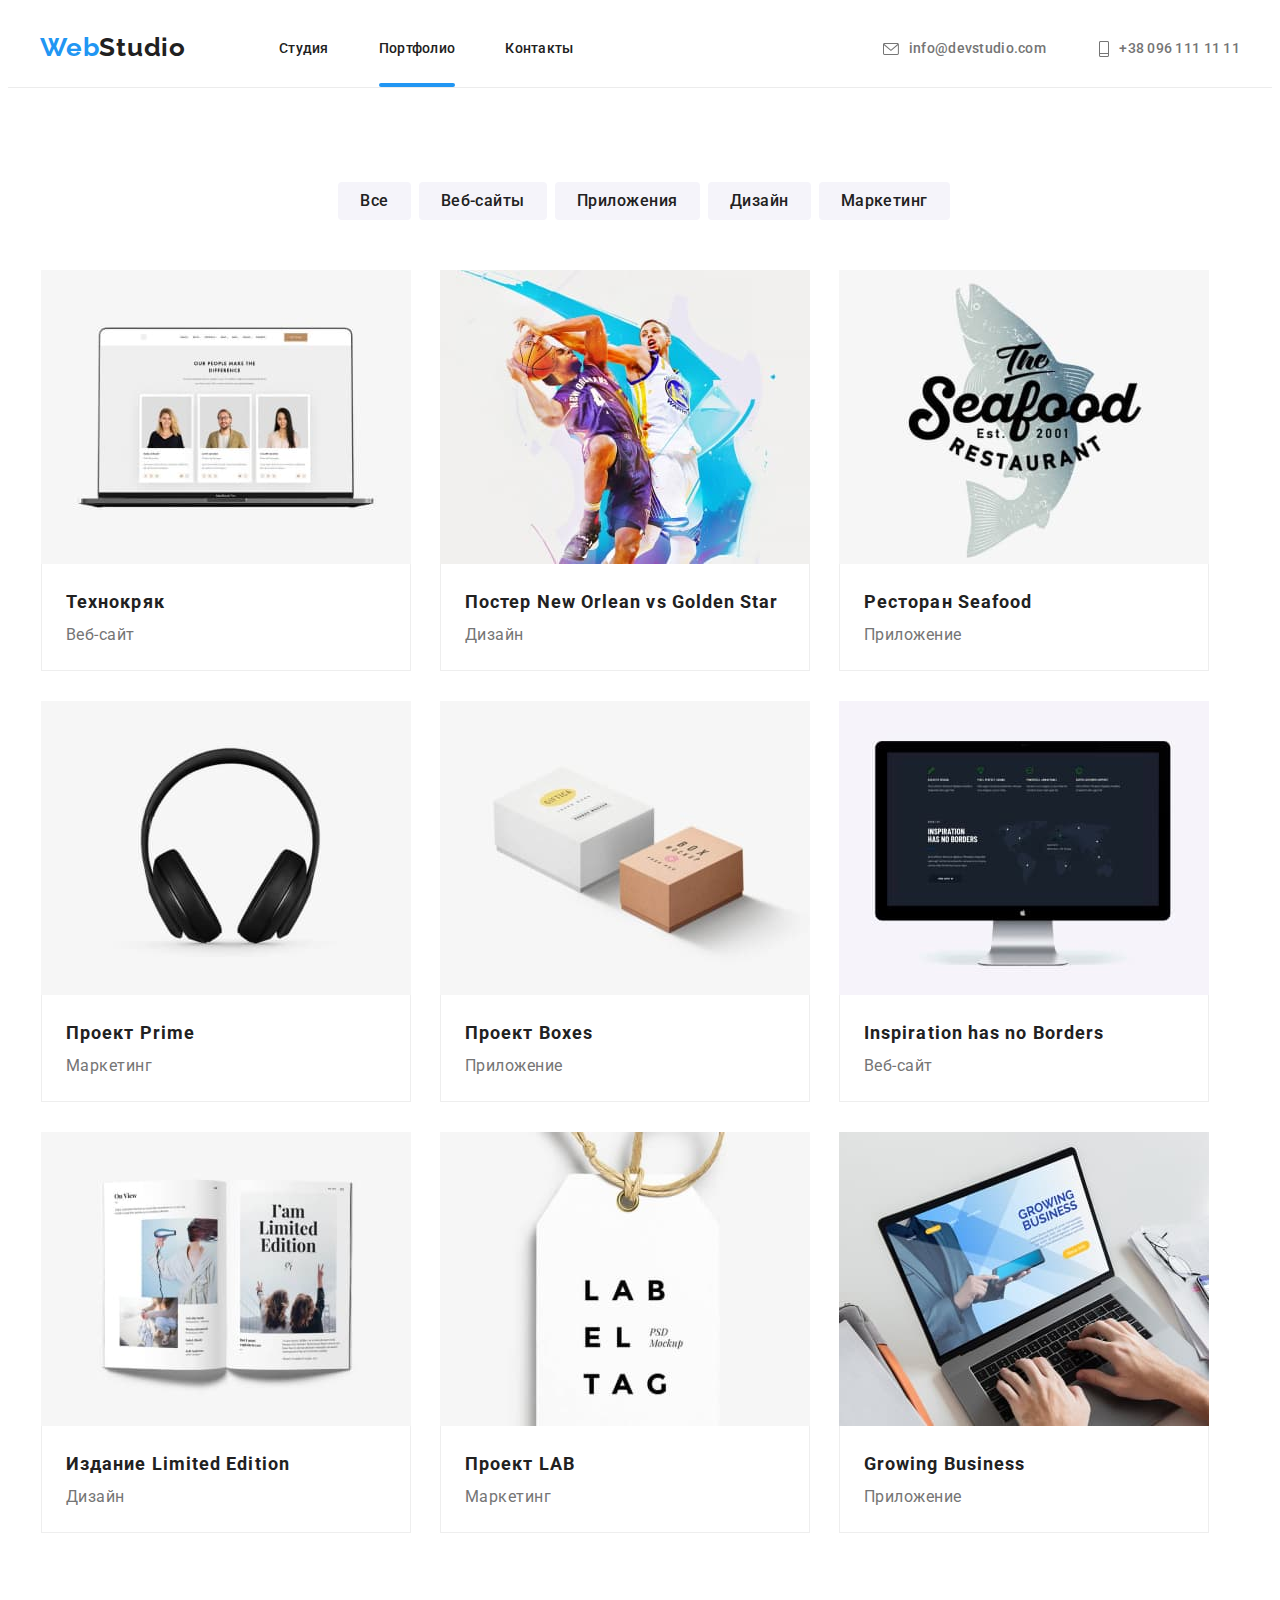
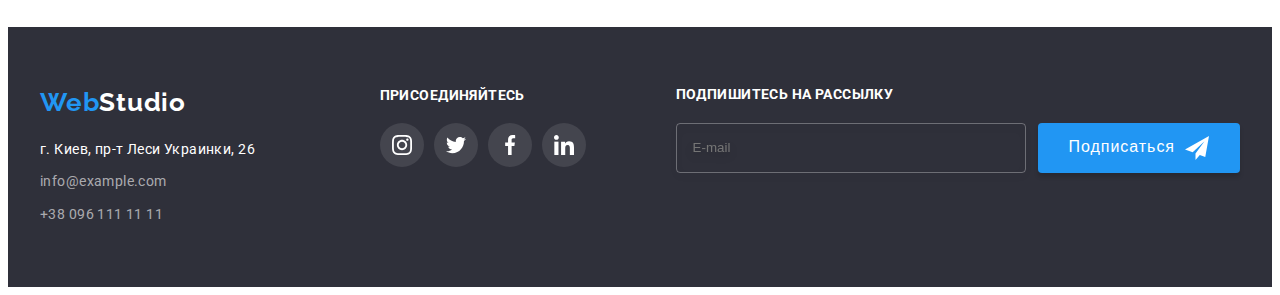
==== portfolio.html @ 6258953c "Add files via upload" ====
<!DOCTYPE html>
<html lang="ru">
<head>
    <meta charset="UTF-8">
    <meta http-equiv="X-UA-Compatible" content="IE=edge">
    <meta name="viewport" content="width=device-width, initial-scale=1.0">
    <link rel="preconnect" href="https://fonts.googleapis.com">
    <link rel="preconnect" href="https://fonts.gstatic.com" crossorigin>
    <link href="https://fonts.googleapis.com/css2?family=Raleway:wght@700&family=Roboto:wght@400;500;700;900&display=swap"
        rel="stylesheet">
    <title>Portfolio</title>
    <link rel="stylesheet" href="https://cdnjs.cloudflare.com/ajax/libs/modern-normalize/1.1.0/modern-normalize.min.css"
        integrity="sha512-wpPYUAdjBVSE4KJnH1VR1HeZfpl1ub8YT/NKx4PuQ5NmX2tKuGu6U/JRp5y+Y8XG2tV+wKQpNHVUX03MfMFn9Q=="
        crossorigin="anonymous" referrerpolicy="no-referrer" />
    <link rel="stylesheet" href="./css/styles.css" />
</head>

<body>
    <!-- HEADER -->
<header class="header">
    <div class="container header-container">
        <nav class="header-nav">
            <a href="index.html" class="logo link">
                <p lang="en"><span class="logoweb">Web</span><span class="logostudio">Studio</span></p>
            </a>
            <ul class="header-list list">
                <li class="header-list-item"><a class="header-list-link link" href="index.html"> Студия </a></li>
                <li class="header-list-item"><a class="header-list-link link active" href="portfolio.html"> Портфолио</a></li>
                <li class="header-list-item"><a class="header-list-link link" href=""> Контакты</a> </li>
            </ul>
        </nav>
        <div class="header-connect">
            <a class="header-mail link" href="mailto:info@devstudio.com"><svg class="mail-icon" width="16" height="12">
                    <use href="./images/icon/symbol-defs.svg#icon-mail"></use>
                </svg>info@devstudio.com </a>
            <a class="header-phone link" href="tel:+380961111111"><svg class="phone-icon" width="10" height="16">
                    <use href="./images/icon/symbol-defs.svg#icon-phone"></use>
                </svg>+38 096 111 11 11</a>
        </div>
    </div>
</header>

<main>
    <!-- PROJECT -->
    <section class="project">
        <div class="container">
    <ul class="project-menu-list list">
        <li class="project-menu-item"><button  class="button btn-project" type="button">Все</button></li>
        <li class="project-menu-item"><button  class="button btn-project" type="button">Веб-сайты</button></li>
        <li class="project-menu-item"><button  class="button btn-project" type="button">Приложения</button></li>
        <li class="project-menu-item"><button  class="button btn-project" type="button">Дизайн</button></li>
        <li class="project-menu-item"><button  class="button btn-project" type="button">Маркетинг</button></li>
    </ul>
    <ul class="project-list list">
        <li class="project-list-item list"> <a class="project-link link" href="">
            <div class="project-cover-wrap">
            <img src="images/project/project1.jpg" alt="Веб-сайтТехнокряк" width="370" height="294" >
            <p class="project-cover-text">Ресурс предлагает комплексные предложения с разным уровнем функционала и сервисов. Все это позволит посетителю получить
            исчерпывающие сведения о компании или частном лице.</p></div>
            <div class="pr-border"><h3 class="project-name">Технокряк</h3>
            <p class="project-type">Веб-сайт</p></div></a></li>
        <li class="project-list-item"><a class="project-link link" href="">
            <div class="project-cover-wrap">
            <img src="images/project/project2.jpg" alt="Постер New Orlean vs Golden Star" width="370" height="294" > <p class="project-cover-text">Ресурс предлагает комплексные предложения с разным уровнем функционала и сервисов. Все это позволит посетителю получить
            исчерпывающие сведения о компании или частном лице.</p></div>
            <div class="pr-border"><h3 class="project-name">Постер New Orlean vs Golden Star</h3>
            <p class="project-type">Дизайн</p></div></a></li>
        <li class="project-list-item"><a class="project-link link" href="">
            <div class="project-cover-wrap">
            <img src="images/project/project3.jpg" alt="ПриложениеSeafood" width="370" height="294" > <p class="project-cover-text">Ресурс предлагает комплексные предложения с разным уровнем функционала и сервисов. Все это позволит посетителю получить
            исчерпывающие сведения о компании или частном лице.</p></div>
            <div class="pr-border"><h3 class="project-name">Ресторан Seafood</h3>
            <p class="project-type">Приложение</p></div></a></li>
        <li class="project-list-item"><a class="project-link link" href="">
            <div class="project-cover-wrap">
            <img src="images/project/project4.jpg" alt="Проект Prime" width="370" height="294" > <p class="project-cover-text">Ресурс предлагает комплексные предложения с разным уровнем функционала и сервисов. Все это позволит посетителю получить
            исчерпывающие сведения о компании или частном лице.</p></div>
            <div class="pr-border"><h3 class="project-name">Проект Prime</h3>
            <p class="project-type">Маркетинг</p></div></a></li>
        <li class="project-list-item"><a class="project-link link" href="">
            <div class="project-cover-wrap">
            <img src="images/project/project5.jpg" alt="ПриложениеBoxes" width="370" height="294" > <p class="project-cover-text">Ресурс предлагает комплексные предложения с разным уровнем функционала и сервисов. Все это позволит посетителю получить
            исчерпывающие сведения о компании или частном лице.</p></div>
            <div class="pr-border"><h3 class="project-name">Проект Boxes</h3>
            <p class="project-type">Приложение</p></div></a></li>
        <li class="project-list-item"><a class="project-link link" href="">
            <div class="project-cover-wrap">
            <img src="images/project/project6.jpg" alt="Веб-сайт" width="370" height="294" > <p class="project-cover-text">Ресурс предлагает комплексные предложения с разным уровнем функционала и сервисов. Все это позволит посетителю получить
            исчерпывающие сведения о компании или частном лице.</p></div>
            <div class="pr-border"><h3 class="project-name">Inspiration has no Borders</h3>
            <p class="project-type">Веб-сайт</p></div></a></li>
        <li class="project-list-item"><a class="project-link link" href="">
            <div class="project-cover-wrap">
            <img src="images/project/project7.jpg" alt="Издание Limited Edition" width="370" height="294" > <p class="project-cover-text">Ресурс предлагает комплексные предложения с разным уровнем функционала и сервисов. Все это позволит посетителю получить
            исчерпывающие сведения о компании или частном лице.</p></div>
            <div class="pr-border"><h3 class="project-name">Издание Limited Edition</h3>
            <p class="project-type">Дизайн</p></div></a></li>
        <li class="project-list-item"><a class="project-link link" href="">
            <div class="project-cover-wrap">
            <img src="images/project/project8.jpg" alt="Проект LAB" width="370" height="294" > <p class="project-cover-text">Ресурс предлагает комплексные предложения с разным уровнем функционала и сервисов. Все это позволит посетителю получить
            исчерпывающие сведения о компании или частном лице.</p></div>
            <div class="pr-border"><h3 class="project-name">Проект LAB</h3>
            <p class="project-type">Маркетинг</p></div></a></li>
        <li class="project-list-item"><a class="project-link link" href="">
            <div class="project-cover-wrap">
            <img src="images/project/project9.jpg" alt="ПриложениеGrowing Business" width="370" height="294" > <p class="project-cover-text">Ресурс предлагает комплексные предложения с разным уровнем функционала и сервисов. Все это позволит посетителю получить
            исчерпывающие сведения о компании или частном лице.</p></div>
            <div class="pr-border"><h3 class="project-name">Growing Business</h3>
            <p class="project-type">Приложение</p></div></a></li>
    </ul>
    </div>
</section>
</main>
<!-- FOOTER -->
<footer class="footer">
    <div class="container footer-all">
        <div class="footer-info">
            <a href="index.html" class="logo link">
                <p lang="en"><span class="footerlogoweb">Web</span><span class="footerlogostudio">Studio</span></p>
            </a>
            <address class="footer-addres">
                <p class="footer-addres-name">г. Киев, пр-т Леси Украинки, 26</p>
                <a class="footer-mail link" href="mailto:info@example.com">info@example.com</a>
                <a class="footer-phone link" href="tel:+380961111111">+38 096 111 11 11</a>
            </address>
        </div>
        <div class="footer-soc">
            <p class="footer-soc-title">присоединяйтесь</p>
            <ul class="footer-soc-list list">
                <li class="footer-soc-item">
                    <a class="footer-soc-link link" href="">
                        <svg class="footer-soc-icon" width="20" height="20">
                            <use href="./images/icon/symbol-defs.svg#icon-instagram"></use>
                        </svg>
                    </a>
                </li>
                <li class="footer-soc-item">
                    <a class="footer-soc-link link" href="">
                        <svg class="footer-soc-icon" width="20" height="20">
                            <use href="./images/icon/symbol-defs.svg#icon-twitter"></use>
                        </svg>
                    </a>
                </li>
                <li class="footer-soc-item">
                    <a class="footer-soc-link link" href="">
                        <svg class="footer-soc-icon" width="20" height="20">
                            <use href="./images/icon/symbol-defs.svg#icon-facebook">
                        </svg>
                    </a>
                </li>
                <li class="footer-soc-item">
                    <a class="footer-soc-link link" href="">
                        <svg class="footer-soc-icon" width="20" height="20">
                            <use href="./images/icon/symbol-defs.svg#icon-linkedin"></use>
                        </svg>
                    </a>
                </li>
            </ul>
        </div>
        <div class="footer-form-wrap">
            <form action="" class="footer-form">
                <p class="footer-form-title">Подпишитесь на рассылку</p>
                <div class="ff-input-wrap">
                    <input class="footer-form-input" type="email" placeholder="E-mail">
                    <button type="submit" class="footer-form-btn">Подписаться
                        <svg width="24" height="24" class="footer-form-btn-icon">
                            <use href="./images/icon/symbol-defs.svg#icon-icon-send"></use>
                        </svg>
                    </button>
                </div>
            </form>
        </div>

    </div>
</footer>
<script src="./js/modal.js"></script>
</body>
</html>
---- css/styles.css ----
:root {
  --header-title-color: #ffffff;
  --title-color: #212121;
  --paragraf-color: #757575;
  --accent-color: #2196f3;
}
p, h1, h2, h3, h4, h5, h6 {
margin: 0;
}

ul, ol {
  margin: 0;
  padding-left: 0;
}
img{
  display: block;
  max-width: 100%;
  height: auto
}

input,textarea {
  outline: none;
}

body {
  font-family: "Roboto", sans-serif;
  color:#212121
}
.list {
  list-style: none;
}
.link {
  text-decoration: none;
}
.button {
  cursor: pointer;
  border:none
}

.container{
  width: 1200px;
  padding-left: 15px;
  padding-right: 15px;
  margin: 0 auto;
  /* outline: 2px solid red */
}
/* HEADER */
.header {
  background-color: #ffffff;
  padding-top: 24px;
  padding-bottom: 24px;
  display: flex;
  justify-content: space-between;
  border-bottom: 1px solid #ECECEC;
}
.header-nav{
  display: flex;
  align-items: center
}
.header-list{
  display: flex;
  margin-left: 93px;
}

.active{
position: relative;
}
.active::after{
content: '';
display: block;
position: absolute;

width: 100%;
height: 4px;
background-color: #2196F3;
border-radius: 2px;
margin-top: 26px;

}



.header-list-item:not(:last-child) {
  margin-right: 50px;
  align-items: center;
}
.header-container{
  display: flex;
}
.header-connect{
  display: block;
  margin-left: auto;
  margin-top: auto;
  margin-bottom: auto;
 
}

.logoweb {
  font-weight: 700;
  font-family: "Raleway";
  font-size: 26px;
  line-height: 1.19;
  letter-spacing: 0.03em;
  color: #2196f3;
}
.logostudio {
  font-weight: 700;
  font-family: "Raleway";
  font-size: 26px;
  line-height: 1.19;
  letter-spacing: 0.03em;
  color: #212121;
}
.header-list-link:hover,
.header-list-link:focus {
  color: var(--accent-color);
}
.header-list-link {
  font-weight: 500;
  font-size: 14px;
  line-height: 1.14;
  letter-spacing: 0.02em;
  color: #212121;
  text-decoration: none;
  transition: color 250ms cubic-bezier(0.4, 0, 0.2, 1) ;
}
.header-mail:hover,
.header-mail:focus {
  color: var(--accent-color);
  fill: #2196F3;
}
.header-phone:hover,
.header-phone:focus {
  color: var(--accent-color);
  fill: #2196F3;
}
.header-mail {
  font-weight: 500;
  font-size: 14px;
  line-height: 1.14;
  letter-spacing: 0.02em;
  color: #757575;
  fill: #757575;
  transition: color 250ms cubic-bezier(0.4, 0, 0.2, 1), fill 250ms cubic-bezier(0.4, 0, 0.2, 1);
}
.header-phone {
  font-weight: 500;
  font-size: 14px;
  line-height: 1.14;
  letter-spacing: 0.02em;
  color: #757575;
  padding-left: 50px;
  fill: #757575;
  transition: color 250ms cubic-bezier(0.4, 0, 0.2, 1),
  fill 250ms cubic-bezier(0.4, 0, 0.2, 1);
  
}
.mail-icon,
.phone-icon{
  margin-right: 10px;
  vertical-align: middle
  
}
/* HERO */
.hero {
  background-color: #2f303a;
  background-image: linear-gradient(rgba(47, 48, 58, 0.4), rgba(47, 48, 58, 0.4)), url(../images/hero-bg.jpg);
  background-repeat: no-repeat;
  background-position: center;
  background-size: cover;
  max-width: 1600px;
  margin: 0 auto;
}

.hero-title {
  font-weight: 900;
  font-size: 44px;
  line-height: 1.36;
  text-align: center;
  letter-spacing: 0.06em;
  text-transform: uppercase;
  color: var(--header-title-color);
  max-width: 696px;
  margin-left: 237px;
  margin-bottom: 30px;
}
.hero{
padding-bottom: 200px;
padding-top: 200px;
}
.hero-btn {
  
  display: flex;
  align-items: center;
  text-align: center;
  letter-spacing: 0.06em;
  color: #ffffff;
  display: block;
  margin: 0 auto;

  width: 200px;
  height: 50px;
  line-height: 1.87;
  background: #2196F3;
  box-shadow: 0px 4px 4px rgba(0, 0, 0, 0.15);
  border-radius: 4px;
  font-weight: 700;
  font-size: 16px;
  line-height: 30px;
}
/* ABOUT */
.about {
  padding-top: 94px;
}
.about-list {
  display: flex;
  margin-left: -30px;

}

.about-list-item{
  flex-basis: calc(100% / 3 - 30px);
  margin-left: 30px;
  max-width: 270px;
}
.about-icon-box{
  height: 120px;
  display: block;
  background-color: #F5F4FA;
  border-radius: 4px;
  background-repeat: no-repeat;
  background-position: center;
  margin-bottom: 30px;
  display: flex;
  justify-content: center;
  align-items: center;
}



.about-title {
  font-size: 14px;
  line-height: 1.14;
  letter-spacing: 0.03em;
  text-transform: uppercase;
  color: var(--title-color);
  margin-bottom: 10px;

}
.about-text {
  font-size: 14px;
  line-height: 1.71;
  color: var(--paragraf-color);
  letter-spacing: 0.03em;
}

/* PRODUCT */

.product {
  padding-top: 94px;
  padding-bottom: 94px;
}

.product-title {
  font-size: 36px;
  line-height: 1.16;
  letter-spacing: 0.03em;
  color: var(--title-color);
  text-align: center;
  letter-spacing: 0.03em;
  margin-bottom: 50px;
}
.product-item{
  position: relative;
}
.product-text{
  position: absolute;
  bottom: 0;
  left: 0;
  width: 100%;
  height: 70px;
  padding: 0;
  margin: 0;

  background: rgba(47, 48, 58, 0.8);
  display: flex;
  align-items: center;
  justify-content: center;

  font-weight: 700;
  font-size: 14px;
  line-height: 1.14;
  text-align: center;
  letter-spacing: 0.03em;
  text-transform: uppercase;
  
  color: var(--header-title-color);

}
.product-list{
  display: flex;
}

.product-item + .product-item {
  margin-left: 30px;
}
/* TEAM */
.team {
  background-color: #F5F4FA;
  padding-bottom: 94px;
  padding-top: 94px;
  text-align: center;
}
.team-title {
  font-size: 36px;
  line-height: 1.16;
  letter-spacing: 0.03em;
  color: var(--title-color);
  
  text-align: center;
  letter-spacing: 0.03em;
  margin-bottom: 50px;
}
.team-list{
  display: flex;
  margin-left: -30px;
  
}
.team-list-item{
  flex-basis: calc(100% / 3 - 30px);
  margin-left: 30px;
  background-color: #ffffff;
  border-radius: 0px 0px 4px 4px;
  box-shadow: 0px 1px 3px rgba(0, 0, 0, 0.12),
  0px 1px 1px rgba(0, 0, 0, 0.14),
  0px 2px 1px rgba(0, 0, 0, 0.2);
}
.team-name {
  font-family: 'Roboto';
  font-style: normal;
  font-weight: 500;
  font-size: 16px;
  line-height: 1.19;
  text-align: center;
  letter-spacing: 0.03em;
  color: var(--title-color);
  margin-bottom: 10px;
}
.team-position {
  font-size: 16px;
  line-height: 1.19;
  text-align: center;
  letter-spacing: 0.03em;
  color: #757575;
  margin-bottom: 16px;
}
.team-box{
padding-top: 30px;
padding-bottom: 30px;
}

.team-soc-link{
  width: 44px;
  height: 44px;
  background-color: #FFFFFF;
  border-radius: 50%;
  display: flex;
  align-items: center;
  justify-content: center;
  fill: #AFB1B8;
  transition: fill 250ms cubic-bezier(0.4, 0, 0.2, 1), background-color 250ms cubic-bezier(0.4, 0, 0.2, 1);
  
}

.team-soc-link:hover,
.team-soc-link:focus{
  background-color: #2196F3;
  fill: #ffffff;
}
.team-soc-list{
  display: flex;
  justify-content: center;
}

.team-soc-item + .team-soc-item{
  margin-left: 10px;
}

/* customers */
.customers{
padding-top: 94px;
padding-bottom: 94px;
}
.customers-title{
font-weight: 700;
font-size: 36px;
line-height: 42px;
text-align: center;
letter-spacing: 0.03em;
text-align: center;
margin-bottom: 50px;
color: #212121;
}
.customers-list{
display: flex;

}
.customers-link{
  width: 170px;
  height: 92px;
  border: 1px solid #AFB1B8;
  box-sizing: border-box;
  border-radius: 4px;
  display: flex;
  align-items: center;
  justify-content: center;
  fill: #AFB1B8;
  transition: fill 250ms cubic-bezier(0.4, 0, 0.2, 1),
  border 250ms cubic-bezier(0.4, 0, 0.2, 1);
}
.customers-item + .customers-item {
  margin-left: 30px;
}
.customers-link:hover,
.customers-link:focus{
  border: 1px solid #2196F3;
  fill: #2196F3;
}
.customer-soc-icon{
width: 106px;
height: 60px;
}
/* footer */
.footer {
  background-color: #2f303a;
  padding-top: 60px;
  padding-bottom: 60px;
}

.footer-info{
  flex-grow: 1;
}
.footer-addres {
  font-weight: 400;
  font-size: 14px;
  line-height: 1.71;
  letter-spacing: 0.03em;
  color: #ffffff;
  
}
.footer-addres-name{
  margin-top: 20px;
  margin-bottom: 9px;
}
.footerlogoweb {
  font-family: "Raleway";
  font-style: normal;
  font-weight: 700;
  font-size: 26px;
  line-height: 1.19;
  letter-spacing: 0.03em;
  color: #2196f3;
}
.footerlogostudio {
  font-family: "Raleway";
  font-style: normal;
  font-weight: 700;
  font-size: 26px;
  line-height: 1.19;
  letter-spacing: 0.03em;
  color: #ffffff;
}
.footer-mail:hover,
.footer-mail:focus{
  color: var(--accent-color);
}
.footer-mail {
  font-weight: 400;
  font-size: 14px;
  line-height: 1.71;
  letter-spacing: 0.03em;
  color: rgba(255, 255, 255, 0.6);
  margin-bottom: 9px;
  transition: color 250ms cubic-bezier(0.4, 0, 0.2, 1);
}
.footer-phone:hover,
.footer-phone:focus {
  color: var(--accent-color);
}
.footer-addres {
  font-family: 'Roboto';
  font-style: normal;
  font-weight: 400;
  display: block;
  display: flex;
  flex-direction: column;
}
.footer-phone {
  font-weight: 400;
  font-size: 14px;
  line-height: 1.71;
  letter-spacing: 0.03em;
  color: rgba(255, 255, 255, 0.6);
  transition: color 250ms cubic-bezier(0.4, 0, 0.2, 1);
}

.footer-all{
  display: flex;
}
.footer-soc{
  padding-left: 70px;
}

.footer-soc-title{
  font-weight: 700;
  font-size: 14px;
  line-height: 16px;
  letter-spacing: 0.03em;
  text-transform: uppercase;
  color: #FFFFFF;
  text-align: left;
  margin-bottom: 20px;
}
.footer-soc-list {
  display: flex;
  justify-content: center;
}
.footer-soc-link {
  width: 44px;
  height: 44px;
  background-color: rgba(255, 255, 255, 0.1);;
  border-radius: 50%;
  display: flex;
  align-items: center;
  justify-content: center;
  fill: #FFFFFF;
  transition: background-color 250ms cubic-bezier(0.4, 0, 0.2, 1);
}
.footer-soc-item + .footer-soc-item {
  margin-left: 10px;
}

.footer-soc-link:hover,
.footer-soc-link:focus {
  background-color: #2196F3;}

  .footer-form-wrap{
    padding-left: 90px;
  }
  .ff-input-wrap{
  display: flex;
  flex-direction: row;
  }

  .footer-form-title{
    font-weight: 700;
    font-size: 14px;
    line-height: 1.14;
    letter-spacing: 0.03em;
    text-transform: uppercase;
    
    color: #FFFFFF;

    margin-bottom: 20px;
  }

  .footer-form-input{
      width: 350px;
      height: 50px;
      border: 1px solid rgba(255, 255, 255, 0.3);
      box-sizing: border-box;
      filter: drop-shadow(0px 4px 4px rgba(0, 0, 0, 0.15));
      border-radius: 4px;
      
      background-color: transparent;
      margin-right: 12px;
      padding-left: 16px;
      color: #ffffff;
  }


  .footer-form-btn{

    height: 50px;

    padding: 12px 29px ;
    background-color: #2196F3;
    border-radius: 4px;
    border-color: transparent;

    font-size: 16px;
    line-height: 1.88;
    display: inline-block;
    display: flex;
    text-align: center;
    align-items: center;
    letter-spacing: 0.06em;
    color: #FFFFFF;

    box-shadow: 0px 4px 4px rgba(0, 0, 0, 0.15);

  }
  .footer-form-btn-icon{
 margin-left: 10px;
  }

  /* PROJECT */

.project{
  padding-bottom: 94px;
  padding-top: 94px;
}
.project-menu-list{
  display: flex;
  justify-content: center;
  margin-bottom: 50px;
  }
.project-menu-item{
  display: block;
  margin-left: 8px;
}


.btn-project:hover,
.btn-project:focus {
background-color: #2196f3;
color: #ffffff;
box-shadow: 0px 3px 1px rgba(0, 0, 0, 0.1),
0px 1px 2px rgba(0, 0, 0, 0.08),
0px 2px 2px rgba(0, 0, 0, 0.12);
}

.btn-project {
  background-color: #F5F4FA;
  border-radius: 4px;
  font-family: 'Roboto';
  font-style: normal;
  font-weight: 500;
  font-size: 16px;
  line-height: 1.62;
  text-align: center;
  letter-spacing: 0.03em;
  color: var(--title-color);
  padding: 6px 22px 6px 22px;
  transition: background-color 250ms cubic-bezier(0.4, 0, 0.2, 1),
  color 250ms cubic-bezier(0.4, 0, 0.2, 1),
  box-shadow 250ms cubic-bezier(0.4, 0, 0.2, 1);
}
.project-name {
  font-size: 18px;
  line-height: 2;
  letter-spacing: 0.06em;
  color: var(--title-color)
}
.project-type {
  font-size: 16px;
  line-height: 1.87;
  letter-spacing: 0.03em;
  color: #757575;
}
.project-list {
  display: flex;
  flex-wrap: wrap;
  margin-left: -28px;
  }
.project-list-item {
  margin-left: 29px;
  background: #FFFFFF;
  box-sizing: border-box;
  
  }
  .project-cover-wrap{
  position: relative;
  overflow: hidden;
  }

  .project-list-item:hover .project-cover-text{
    transform: translateY(0);
  }
  .project-cover-text{
    height: 100%;
  position: absolute;
  top: 0;
  left: 0;
  background: rgba(33, 150, 243, 0.9);
  color: #FFFFFF;
  
  font-weight: 400;
  font-size: 18px;
  line-height: 1.56;
  letter-spacing: 0.03em;
  padding: 63px 24px;

  transform: translateY(100%);
  transition: transform 300ms;

  }

  .project-list-item:nth-child(-n + 6){
  margin-bottom: 30px;
  }
  
  .pr-border{
  border-left: 1px solid #EEEEEE;
  border-bottom: 1px solid #EEEEEE;
  border-right: 1px solid #EEEEEE;
  padding: 20px 24px 20px 24px;
  }

  .project-link{
    display: block;
    transition: box-shadow 250ms cubic-bezier(0.4, 0, 0.2, 1);
  }
  .project-link:hover {
  box-shadow: 0px 1px 1px rgba(0, 0, 0, 0.12),
  0px 4px 4px rgba(0, 0, 0, 0.06),
  1px 4px 6px rgba(0, 0, 0, 0.16);
  }

  .backdrop{
    position: fixed;
    top: 0;
    width: 100%;
    height: 100%;
    background: rgba(0, 0, 0, 0.2);
    transition: opacity 300ms, visibility 300ms;

  }
  .backdrop.is-hidden .modal{
    transform: rotate(0) scale(0.3);
  }
  .modal{
    position: absolute;
    top: 50%;
    left: 50%;
    transform: rotate(360deg) translate(-50%, -50%) scale(1);
    width: 528px;
    min-height: 581px;
    background-color: #ffffff;
    box-shadow: 0px 1px 3px rgba(0, 0, 0, 0.12),
    0px 1px 1px rgba(0, 0, 0, 0.14),
    0px 2px 1px rgba(0, 0, 0, 0.2);
    border-radius: 4px;
    transition: transform 300ms;
    padding: 40px 39px 40px 39px;
  }
  .btn-modal-close{
    position: absolute;
    top: 8px;
    right: 8px;
    width: 30px;
    height: 30px;
    border: 1px solid rgba(0, 0, 0, 0.1);
    background-color: #FFFFFF;
    border-radius: 50%;
    padding-top: 5px;
  }

.btn-modal-close:hover,
.btn-modal-close:focus{
  fill: #2196F3;
  transition: fill 250ms cubic-bezier(0.4, 0, 0.2, 1);
}

  .is-hidden{
    opacity: 0;
    pointer-events: none;
    visibility: hidden;
  }

  .modal-form{
   
  }
  .modal-title{
    font-weight: 700;
    font-size: 20px;
    line-height: 1.15;
    text-align: center;
    letter-spacing: 0.03em;
    
    color: #212121;
    margin-bottom: 12px;
  }

  .form-field{
    margin-bottom: 10px;
  }
  .textarea-field{
    margin-bottom: 20px;;
  }


  .modal-input{
    width: 100%;
    height: 40px;
    border: 1px solid rgba(33, 33, 33, 0.2);
    box-sizing: border-box;
    border-radius: 4px;
    
    background-color: transparent;
    padding-left: 32px;
    color: #212121;
    
  }

  .modal-input:focus{
    border-color: #2196f3;

  }

  .modal-input:focus + .input-icon{
    fill: #2196f3;
  }

  .input-wrap{
    position: relative;
  }
  .input-icon{
    position: absolute;
    left: 9px;
    top: 50%;
    transform: translateY(-50%);

    fill: #212121;
  }

  .modal-input::placeholder{
    font-weight: 400;
    font-size: 14px;
    line-height: 1.14;
    letter-spacing: 0.01em;

    color: rgba(117, 117, 117, 0.5);
  }

  .modal-text::placeholder{
    font-weight: 400;
    font-size: 14px;
    line-height: 1.14;
    letter-spacing: 0.01em;
    
    color: rgba(117, 117, 117, 0.5)
  }
  .modal-text{
    width: 100%;
    height: 120px;
    border: 1px solid rgba(33, 33, 33, 0.2);
    box-sizing: border-box;
    border-radius: 4px;
    
    background-color: transparent;
    padding-top: 16px;
    padding-left: 12px;

    color: #212121;
    resize: none;
  }
  
  .modal-text:focus{
    border-color: #2196f3
  }
  .modal-btn{
    width: 200px;
    height: 50px;

    font-weight: 700;
    font-size: 16px;
    line-height: 1.87;
    text-align: center;
    letter-spacing: 0.06em;
    color: #FFFFFF;

    background: #2196F3;
    box-shadow: 0px 4px 4px rgba(0, 0, 0, 0.15);
    border-radius: 4px;
    border: none;
    position: relative;
    left: 50%;
    transform: translate(-50%, 0);
    margin-top: 30px;

  }
  .modal-btn:hover,
  .modal-btn:focus{
    border: none;
    box-shadow: 0px 4px 4px rgba(0, 0, 0, 0.15);
    background: #188CE8;
    transition: box-shadow 250ms cubic-bezier(0.4, 0, 0.2, 1);
    transition: background 250ms cubic-bezier(0.4, 0, 0.2, 1);
  }
  .input-text{
    display: block;
    margin-bottom: 4px;

    font-weight: 400;
    font-size: 12px;
    line-height: 1.17;
    letter-spacing: 0.01em;
    
    color: #757575;
  }

  .checkbox-field {
    padding-left: ;
  }

  .modal-check-label{
  font-weight: 400;
  font-size: 14px;
  line-height: 24px;
  letter-spacing: 0.03em;
  color: #757575;
  display: flex;
  align-items: center;
  margin-left: 12px;
  }
  .agreement{
    color: #2196f3;
  }

  .modal-check-label span {
    
    width: 16px;
    height: 15px;
    border: 2px solid #212121;
    border-radius: 2px;
    display: block;
    margin-right: 8px;
    display: flex;
    align-items: center;
    justify-content: center;
  }

  .check-icon{
    fill: transparent;
  }

.modal-check:checked+.modal-check-label span{
  background-color: #2196f3;
  border: none;
}

  .modal-check:checked + .modal-check-label .check-icon  {
    fill: #ffffff;
  }

  .visually-hidden {
    position: absolute;
    white-space: nowrap;
    width: 1px;
    height: 1px;
    overflow: hidden;
    border: 0;
    padding: 0;
    clip: rect(0 0 0 0);
    clip-path: inset(50%);
    margin: -1px;
  }
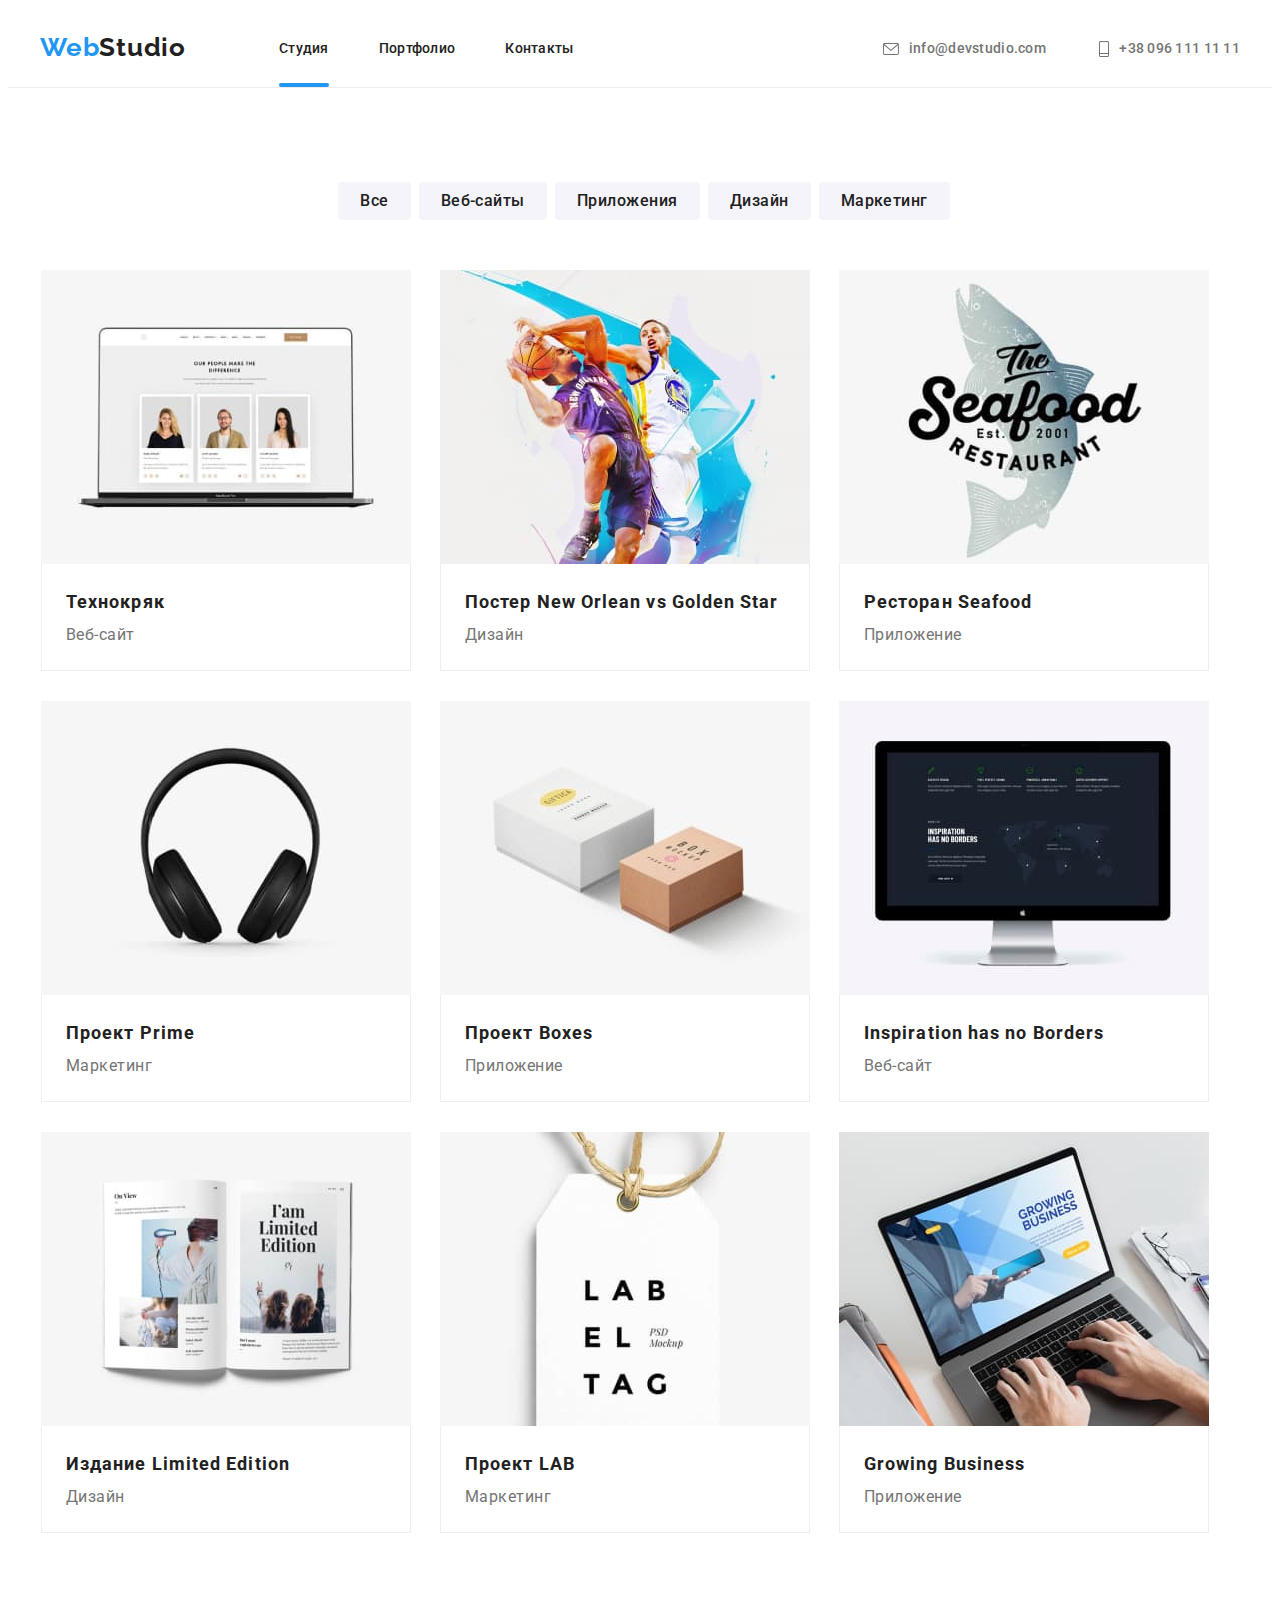
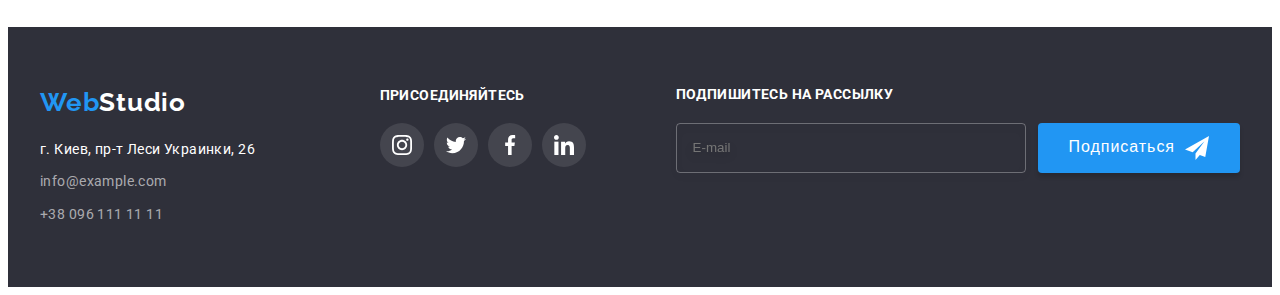
==== commit 6ca21a8c: "f1" ====
--- a/portfolio.html
+++ b/portfolio.html
@@ -12,28 +12,31 @@
     <link rel="stylesheet" href="https://cdnjs.cloudflare.com/ajax/libs/modern-normalize/1.1.0/modern-normalize.min.css"
         integrity="sha512-wpPYUAdjBVSE4KJnH1VR1HeZfpl1ub8YT/NKx4PuQ5NmX2tKuGu6U/JRp5y+Y8XG2tV+wKQpNHVUX03MfMFn9Q=="
         crossorigin="anonymous" referrerpolicy="no-referrer" />
-    <link rel="stylesheet" href="./css/styles.css" />
+    
+    <link rel="stylesheet" href="./css/main.min.css" />
 </head>
 
 <body>
     <!-- HEADER -->
 <header class="header">
     <div class="container header-container">
-        <nav class="header-nav">
-            <a href="index.html" class="logo link">
-                <p lang="en"><span class="logoweb">Web</span><span class="logostudio">Studio</span></p>
+        <nav class="header__nav">
+            <a href="index.html" class="header__logo link">
+                <p lang="en"><span class="header__logoweb">Web</span><span class="header__logostudio">Studio</span></p>
             </a>
-            <ul class="header-list list">
-                <li class="header-list-item"><a class="header-list-link link" href="index.html"> Студия </a></li>
-                <li class="header-list-item"><a class="header-list-link link active" href="portfolio.html"> Портфолио</a></li>
-                <li class="header-list-item"><a class="header-list-link link" href=""> Контакты</a> </li>
+            <ul class="menu-list list">
+                <li class="menu-list__item"><a class="menu-list__link active link" href="index.html"> Студия </a></li>
+                <li class="menu-list__item"><a class="menu-list__link link" href="portfolio.html"> Портфолио</a></li>
+                <li class="menu-list__item"><a class="menu-list__link link" href=""> Контакты</a> </li>
             </ul>
         </nav>
         <div class="header-connect">
-            <a class="header-mail link" href="mailto:info@devstudio.com"><svg class="mail-icon" width="16" height="12">
+            <a class="header-connect__mail link" href="mailto:info@devstudio.com"><svg class="mail-icon" width="16"
+                    height="12">
                     <use href="./images/icon/symbol-defs.svg#icon-mail"></use>
                 </svg>info@devstudio.com </a>
-            <a class="header-phone link" href="tel:+380961111111"><svg class="phone-icon" width="10" height="16">
+            <a class="header-connect__phone link" href="tel:+380961111111"><svg class="phone-icon" width="10"
+                    height="16">
                     <use href="./images/icon/symbol-defs.svg#icon-phone"></use>
                 </svg>+38 096 111 11 11</a>
         </div>
--- a/css/main.min.css
+++ b/css/main.min.css
@@ -0,0 +1 @@
+body{font-family:"Roboto",sans-serif;color:#212121}.list{list-style:none}.link{text-decoration:none}p,h1,h2,h3,h4,h5,h6{margin:0}ul,ol{margin:0;padding-left:0}img{display:block;max-width:100%;height:auto}input,textarea{outline:none}.container{width:1200px;padding-left:15px;padding-right:15px;margin:0 auto}.button{cursor:pointer;border:none}.backdrop{position:fixed;top:0;width:100%;height:100%;background:rgba(0,0,0,.2);transition:opacity 300ms,visibility 300ms}.backdrop.is-hidden .modal{transform:rotate(0) scale(0.3)}.modal{position:absolute;top:50%;left:50%;transform:rotate(360deg) translate(-50%, -50%) scale(1);width:528px;min-height:581px;background-color:#fff;box-shadow:0px 1px 3px rgba(0,0,0,.12),0px 1px 1px rgba(0,0,0,.14),0px 2px 1px rgba(0,0,0,.2);border-radius:4px;transition:transform 300ms;padding:40px 39px 40px 39px}.btn-modal-close{position:absolute;top:8px;right:8px;width:30px;height:30px;border:1px solid rgba(0,0,0,.1);background-color:#fff;border-radius:50%;padding-top:5px}.btn-modal-close:hover,.btn-modal-close:focus{fill:#2196f3;transition:fill 250ms cubic-bezier(0.4, 0, 0.2, 1)}.is-hidden{opacity:0;pointer-events:none;visibility:hidden}.modal-title{font-weight:700;font-size:20px;line-height:1.15;text-align:center;letter-spacing:.03em;color:#212121;margin-bottom:12px}.form-field{margin-bottom:10px}.textarea-field{margin-bottom:20px}.modal-input{width:100%;height:40px;border:1px solid rgba(33,33,33,.2);box-sizing:border-box;border-radius:4px;background-color:rgba(0,0,0,0);padding-left:32px;color:#212121}.modal-input:focus{border-color:#2196f3}.modal-input::placeholder{font-weight:400;font-size:14px;line-height:1.14;letter-spacing:.01em;color:rgba(117,117,117,.5)}.input-wrap{position:relative}.input-icon{position:absolute;left:9px;top:50%;transform:translateY(-50%);fill:#212121}.modal-input:focus+.input-icon{fill:#2196f3}.modal-text{width:100%;height:120px;border:1px solid rgba(33,33,33,.2);box-sizing:border-box;border-radius:4px;background-color:rgba(0,0,0,0);padding-top:16px;padding-left:12px;color:#212121;resize:none}.modal-text::placeholder{font-weight:400;font-size:14px;line-height:1.14;letter-spacing:.01em;color:rgba(117,117,117,.5)}.modal-text:focus{border-color:#2196f3}.modal-btn{width:200px;height:50px;font-weight:700;font-size:16px;line-height:1.87;text-align:center;letter-spacing:.06em;color:#fff;background:#2196f3;box-shadow:0px 4px 4px rgba(0,0,0,.15);border-radius:4px;border:none;position:relative;left:50%;transform:translate(-50%, 0);margin-top:30px}.modal-btn:hover,.modal-btn:focus{border:none;box-shadow:0px 4px 4px rgba(0,0,0,.15);background:#188ce8;transition:box-shadow 250ms cubic-bezier(0.4, 0, 0.2, 1);transition:background 250ms cubic-bezier(0.4, 0, 0.2, 1)}.input-text{display:block;margin-bottom:4px;font-weight:400;font-size:12px;line-height:1.17;letter-spacing:.01em;color:#757575}.agreement{color:#2196f3}.modal-check-label{font-weight:400;font-size:14px;line-height:24px;letter-spacing:.03em;color:#757575;display:flex;align-items:center;margin-left:12px}.modal-check-label span{width:16px;height:15px;border:2px solid #212121;border-radius:2px;display:block;margin-right:8px;display:flex;align-items:center;justify-content:center}.modal-check:checked+.modal-check-label span{background-color:#2196f3;border:none}.check-icon{fill:rgba(0,0,0,0)}.modal-check:checked+.modal-check-label .check-icon{fill:#fff}.visually-hidden{position:absolute;white-space:nowrap;width:1px;height:1px;overflow:hidden;border:0;padding:0;clip:rect(0 0 0 0);clip-path:inset(50%);margin:-1px}:root{--header-title-color: #ffffff;--title-color: #212121;--paragraf-color: #757575;--accent-color: #2196f3}.header{background-color:#fff;padding-top:24px;padding-bottom:24px;display:flex;justify-content:space-between;border-bottom:1px solid #ececec}.header__nav{display:flex;align-items:center}.menu-list{display:flex;margin-left:93px}.active{position:relative}.active::after{content:"";display:block;position:absolute;width:100%;height:4px;background-color:#2196f3;border-radius:2px;margin-top:26px}.menu-list__item:not(:last-child){margin-right:50px;align-items:center}.header-container{display:flex}.header-connect{display:block;margin-left:auto;margin-top:auto;margin-bottom:auto}.header__logoweb{font-weight:700;font-family:"Raleway";font-size:26px;line-height:1.19;letter-spacing:.03em;color:#2196f3}.header__logostudio{font-weight:700;font-family:"Raleway";font-size:26px;line-height:1.19;letter-spacing:.03em;color:#212121}.menu-list__link{font-weight:500;font-size:14px;line-height:1.14;letter-spacing:.02em;color:#212121;text-decoration:none;transition:color 250ms cubic-bezier(0.4, 0, 0.2, 1)}.menu-list__link:hover,.menu-list__link:focus{color:var(--accent-color)}.header-connect__mail{font-weight:500;font-size:14px;line-height:1.14;letter-spacing:.02em;color:#757575;fill:#757575;transition:color 250ms cubic-bezier(0.4, 0, 0.2, 1),fill 250ms cubic-bezier(0.4, 0, 0.2, 1)}.header-connect__mail:hover,.header-connect__mail:focus{color:var(--accent-color);fill:#2196f3}.header-connect__phone{font-weight:500;font-size:14px;line-height:1.14;letter-spacing:.02em;color:#757575;padding-left:50px;fill:#757575;transition:color 250ms cubic-bezier(0.4, 0, 0.2, 1),fill 250ms cubic-bezier(0.4, 0, 0.2, 1)}.header-connect__phone:hover,.header-connect__phone:focus{color:var(--accent-color);fill:#2196f3}.mail-icon,.phone-icon{margin-right:10px;vertical-align:middle}.hero{background-color:#2f303a;background-image:linear-gradient(rgba(47, 48, 58, 0.4), rgba(47, 48, 58, 0.4)),url(../images/hero-bg.jpg);background-repeat:no-repeat;background-position:center;background-size:cover;max-width:1600px;margin:0 auto;padding-bottom:200px;padding-top:200px}.hero__title{font-weight:900;font-size:44px;line-height:1.36;text-align:center;letter-spacing:.06em;text-transform:uppercase;color:var(--header-title-color);max-width:696px;margin-left:237px;margin-bottom:30px}.hero__btn{display:flex;align-items:center;text-align:center;letter-spacing:.06em;color:#fff;display:block;margin:0 auto;width:200px;height:50px;line-height:1.87;background:#2196f3;box-shadow:0px 4px 4px rgba(0,0,0,.15);border-radius:4px;font-weight:700;font-size:16px;line-height:30px}.about{padding-top:94px}.about-list{display:flex;margin-left:-30px}.about-list__item{flex-basis:calc(33.3333333333% - 30px);margin-left:30px;max-width:270px}.about-list__icon-box{height:120px;display:block;background-color:#f5f4fa;border-radius:4px;background-repeat:no-repeat;background-position:center;margin-bottom:30px;display:flex;justify-content:center;align-items:center}.about-list__title{font-size:14px;line-height:1.14;letter-spacing:.03em;text-transform:uppercase;color:var(--title-color);margin-bottom:10px}.about-list__text{font-size:14px;line-height:1.71;color:var(--paragraf-color);letter-spacing:.03em}.product{padding-top:94px;padding-bottom:94px}.product__title{font-size:36px;line-height:1.16;letter-spacing:.03em;color:var(--title-color);text-align:center;letter-spacing:.03em;margin-bottom:50px}.product-list{display:flex}.product-list__item{position:relative}.product-list__item+.product-list__item{margin-left:30px}.product-list__text{position:absolute;bottom:0;left:0;width:100%;height:70px;padding:0;margin:0;background:rgba(47,48,58,.8);display:flex;align-items:center;justify-content:center;font-weight:700;font-size:14px;line-height:1.14;text-align:center;letter-spacing:.03em;text-transform:uppercase;color:var(--header-title-color)}.team{background-color:#f5f4fa;padding-bottom:94px;padding-top:94px;text-align:center}.team-title{font-size:36px;line-height:1.16;letter-spacing:.03em;color:var(--title-color);text-align:center;letter-spacing:.03em;margin-bottom:50px}.team-list{display:flex;margin-left:-30px}.team-list-item{flex-basis:calc(33.3333333333% - 30px);margin-left:30px;background-color:#fff;border-radius:0px 0px 4px 4px;box-shadow:0px 1px 3px rgba(0,0,0,.12),0px 1px 1px rgba(0,0,0,.14),0px 2px 1px rgba(0,0,0,.2)}.team-name{font-family:"Roboto";font-style:normal;font-weight:500;font-size:16px;line-height:1.19;text-align:center;letter-spacing:.03em;color:var(--title-color);margin-bottom:10px}.team-position{font-size:16px;line-height:1.19;text-align:center;letter-spacing:.03em;color:#757575;margin-bottom:16px}.team-box{padding-top:30px;padding-bottom:30px}.team-soc-link{width:44px;height:44px;background-color:#fff;border-radius:50%;display:flex;align-items:center;justify-content:center;fill:#afb1b8;transition:fill 250ms cubic-bezier(0.4, 0, 0.2, 1),background-color 250ms cubic-bezier(0.4, 0, 0.2, 1)}.team-soc-link:hover,.team-soc-link:focus{background-color:#2196f3;fill:#fff}.team-soc-list{display:flex;justify-content:center}.team-soc-item+.team-soc-item{margin-left:10px}.customers{padding-top:94px;padding-bottom:94px}.customers-title{font-weight:700;font-size:36px;line-height:42px;text-align:center;letter-spacing:.03em;text-align:center;margin-bottom:50px;color:#212121}.customers-list{display:flex}.customers-link{width:170px;height:92px;border:1px solid #afb1b8;box-sizing:border-box;border-radius:4px;display:flex;align-items:center;justify-content:center;fill:#afb1b8;transition:fill 250ms cubic-bezier(0.4, 0, 0.2, 1),border 250ms cubic-bezier(0.4, 0, 0.2, 1)}.customers-link:hover,.customers-link:focus{border:1px solid #2196f3;fill:#2196f3}.customers-item+.customers-item{margin-left:30px}.customer-soc-icon{width:106px;height:60px}.footer{background-color:#2f303a;padding-top:60px;padding-bottom:60px}.footer-info{flex-grow:1}.footer-addres{font-weight:400;font-size:14px;line-height:1.71;letter-spacing:.03em;color:#fff}.footer-addres-name{margin-top:20px;margin-bottom:9px}.footerlogoweb{font-family:"Raleway";font-style:normal;font-weight:700;font-size:26px;line-height:1.19;letter-spacing:.03em;color:#2196f3}.footerlogostudio{font-family:"Raleway";font-style:normal;font-weight:700;font-size:26px;line-height:1.19;letter-spacing:.03em;color:#fff}.footer-mail{font-weight:400;font-size:14px;line-height:1.71;letter-spacing:.03em;color:rgba(255,255,255,.6);margin-bottom:9px;transition:color 250ms cubic-bezier(0.4, 0, 0.2, 1)}.footer-mail:hover,.footer-mail:focus{color:var(--accent-color)}.footer-addres{font-family:"Roboto";font-style:normal;font-weight:400;display:block;display:flex;flex-direction:column}.footer-phone{font-weight:400;font-size:14px;line-height:1.71;letter-spacing:.03em;color:rgba(255,255,255,.6);transition:color 250ms cubic-bezier(0.4, 0, 0.2, 1)}.footer-phone:hover,.footer-phone:focus{color:var(--accent-color)}.footer-all{display:flex}.footer-soc{padding-left:70px}.footer-soc-title{font-weight:700;font-size:14px;line-height:16px;letter-spacing:.03em;text-transform:uppercase;color:#fff;text-align:left;margin-bottom:20px}.footer-soc-list{display:flex;justify-content:center}.footer-soc-link{width:44px;height:44px;background-color:rgba(255,255,255,.1);border-radius:50%;display:flex;align-items:center;justify-content:center;fill:#fff;transition:background-color 250ms cubic-bezier(0.4, 0, 0.2, 1)}.footer-soc-link:hover,.footer-soc-link:focus{background-color:#2196f3}.footer-soc-item+.footer-soc-item{margin-left:10px}.footer-form-wrap{padding-left:90px}.ff-input-wrap{display:flex;flex-direction:row}.footer-form-title{font-weight:700;font-size:14px;line-height:1.14;letter-spacing:.03em;text-transform:uppercase;color:#fff;margin-bottom:20px}.footer-form-input{width:350px;height:50px;border:1px solid rgba(255,255,255,.3);box-sizing:border-box;filter:drop-shadow(0px 4px 4px rgba(0, 0, 0, 0.15));border-radius:4px;background-color:rgba(0,0,0,0);margin-right:12px;padding-left:16px;color:#fff}.footer-form-btn{height:50px;padding:12px 29px;background-color:#2196f3;border-radius:4px;border-color:rgba(0,0,0,0);font-size:16px;line-height:1.88;display:inline-block;display:flex;text-align:center;align-items:center;letter-spacing:.06em;color:#fff;box-shadow:0px 4px 4px rgba(0,0,0,.15)}.footer-form-btn-icon{margin-left:10px}.project{padding-bottom:94px;padding-top:94px}.project-menu-list{display:flex;justify-content:center;margin-bottom:50px}.project-menu-item{display:block;margin-left:8px}.btn-project{background-color:#f5f4fa;border-radius:4px;font-family:"Roboto";font-style:normal;font-weight:500;font-size:16px;line-height:1.62;text-align:center;letter-spacing:.03em;color:var(--title-color);padding:6px 22px 6px 22px;transition:background-color 250ms cubic-bezier(0.4, 0, 0.2, 1),color 250ms cubic-bezier(0.4, 0, 0.2, 1),box-shadow 250ms cubic-bezier(0.4, 0, 0.2, 1)}.btn-project:hover,.btn-project:focus{background-color:#2196f3;color:#fff;box-shadow:0px 3px 1px rgba(0,0,0,.1),0px 1px 2px rgba(0,0,0,.08),0px 2px 2px rgba(0,0,0,.12)}.project-name{font-size:18px;line-height:2;letter-spacing:.06em;color:var(--title-color)}.project-type{font-size:16px;line-height:1.87;letter-spacing:.03em;color:#757575}.project-list{display:flex;flex-wrap:wrap;margin-left:-28px}.project-list-item{margin-left:29px;background:#fff;box-sizing:border-box}.project-list-item:nth-child(-n+6){margin-bottom:30px}.project-list-item:hover .project-cover-text{transform:translateY(0)}.project-cover-wrap{position:relative;overflow:hidden}.project-cover-text{height:100%;position:absolute;top:0;left:0;background:rgba(33,150,243,.9);color:#fff;font-weight:400;font-size:18px;line-height:1.56;letter-spacing:.03em;padding:63px 24px;transform:translateY(100%);transition:transform 300ms}.pr-border{border-left:1px solid #eee;border-bottom:1px solid #eee;border-right:1px solid #eee;padding:20px 24px 20px 24px}.project-link{display:block;transition:box-shadow 250ms cubic-bezier(0.4, 0, 0.2, 1)}.project-link:hover{box-shadow:0px 1px 1px rgba(0,0,0,.12),0px 4px 4px rgba(0,0,0,.06),1px 4px 6px rgba(0,0,0,.16)}/*# sourceMappingURL=main.min.css.map */